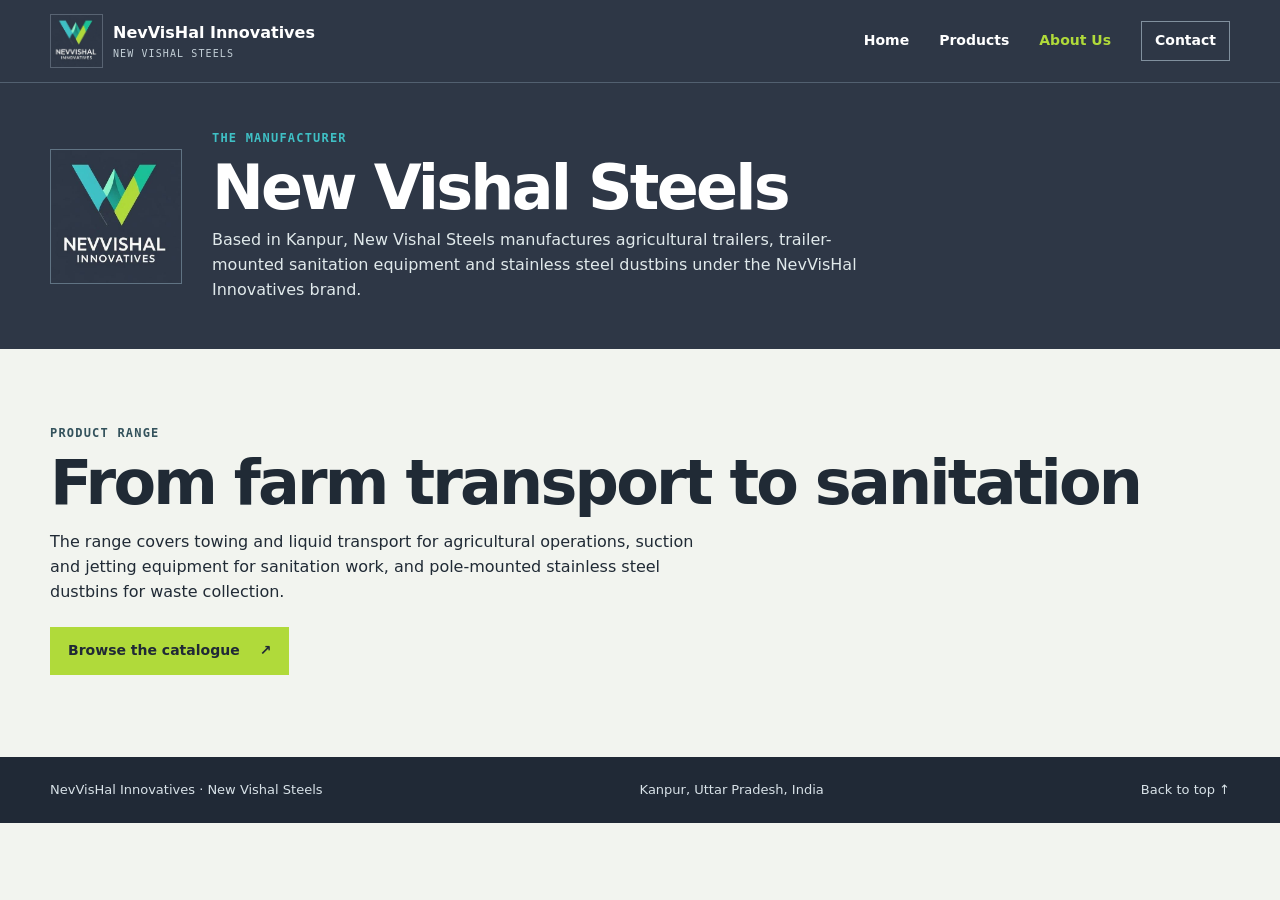
==== about.html @ 8a74a6e5 "Create about.html" ====
<!doctype html>
<html lang="en-IN">
<head>
<meta charset="utf-8">
<meta name="viewport" content="width=device-width, initial-scale=1">
<title>About New Vishal Steels | NevVisHal Innovatives</title>
<meta name="description" content="Meet the Kanpur-based manufacturer behind NevVisHal Innovatives.">
<link rel="icon" href="brand.svg" type="image/svg+xml">
<link rel="stylesheet" href="style.css">
</head>
<body id="top">
<a class="skip" href="#main">Skip to content</a>
<header class="top"><div class="wrap top-inner">
<a class="brand" href="index.html"><img src="brand.svg" width="53" height="54" alt=""><span>NevVisHal Innovatives<small>NEW VISHAL STEELS</small></span></a>
<nav aria-label="Main navigation"><a href="index.html">Home</a><a href="products.html">Products</a><a href="about.html" aria-current="page">About Us</a><a href="contact.html" class="nav-cta">Contact</a></nav>
</div></header>
<main id="main"><section class="about" id="manufacturer"><div class="wrap about-inner"><img src="brand.svg" width="132" height="135" loading="lazy" alt="NevVisHal Innovatives logo"><div><div class="eyebrow light">THE MANUFACTURER</div><h1>New Vishal Steels</h1><p>Based in Kanpur, New Vishal Steels manufactures agricultural trailers, trailer-mounted sanitation equipment and stainless steel dustbins under the NevVisHal Innovatives brand.</p></div></div></section><section class="wrap catalogue"><div class="eyebrow">PRODUCT RANGE</div><h2>From farm transport to sanitation</h2><p class="reading">The range covers towing and liquid transport for agricultural operations, suction and jetting equipment for sanitation work, and pole-mounted stainless steel dustbins for waste collection.</p><a class="button" href="products.html">Browse the catalogue <span aria-hidden="true">↗</span></a></section></main><footer><div class="wrap footer-inner"><span>NevVisHal Innovatives · New Vishal Steels</span><span>Kanpur, Uttar Pradesh, India</span><a href="#top">Back to top ↑</a></div></footer>
</body></html>
---- style.css ----
:root{--slate:#2e3746;--dark:#202936;--cyan:#3fc0c5;--green:#1bc098;--lime:#b0da3a;--paper:#f2f4ef;--ink:#202a35;--muted:#475661;--line:#d3dad4;--mono:ui-monospace,SFMono-Regular,Consolas,monospace}
*{box-sizing:border-box}body{margin:0;background:var(--paper);color:var(--ink);font:16px/1.55 system-ui,sans-serif}a{color:inherit;text-decoration:none}a:focus-visible{outline:3px solid var(--green);outline-offset:5px}img,svg{display:block;max-width:100%}figure,p,h1,h2,h3{margin:0}.wrap{width:min(1180px,calc(100% - 80px));margin-inline:auto}.skip{position:absolute;top:10px;left:10px;z-index:3;padding:10px;background:var(--lime);transform:translateY(-200%)}.skip:focus{transform:none}.top{background:var(--slate);color:white;border-bottom:1px solid #526070}.top-inner,.footer-inner{display:flex;align-items:center;justify-content:space-between;gap:24px}.top-inner{min-height:82px}.brand{display:flex;align-items:center;gap:10px;font-weight:750;line-height:1.2}.brand img{object-fit:cover;border:1px solid #586372}.brand small{display:block;margin-top:6px;color:#c3cfd7;font:10px var(--mono);letter-spacing:.11em}nav{display:flex;align-items:center;gap:30px;font-size:14px;font-weight:650}nav a:hover,.text-link:hover,.footer-inner a:hover{color:var(--lime)}.nav-cta{border:1px solid #81909e;padding:8px 13px}.hero{background:var(--dark);color:white}.hero-layout{display:grid;grid-template-columns:1.12fr 1fr;align-items:center;gap:52px;padding-block:80px 88px}.eyebrow{font:700 12px/1.4 var(--mono);letter-spacing:.1em;text-transform:uppercase;color:#34525c}.eyebrow.light{color:var(--cyan)}.eyebrow i{display:inline-block;width:8px;height:8px;background:var(--lime);margin-right:7px}h1,h2,h3{line-height:1.02;letter-spacing:-.045em}h1{font-size:clamp(43px,5.2vw,78px);margin:22px 0}h1 em{color:var(--lime);font-style:normal;display:block}.intro p{max-width:43ch;color:#d2dce2;font-size:17px}.actions{display:flex;align-items:center;flex-wrap:wrap;gap:16px 23px;margin-top:31px}.button{display:inline-flex;justify-content:space-between;align-items:center;gap:20px;padding:13px 18px;background:var(--lime);color:#202936;font-weight:800;font-size:14px}.button:hover{background:var(--cyan)}.text-link{font-weight:650;font-size:14px}.hero-art{border:1px solid #586c7d;background:var(--slate);min-width:0}.drawing{width:100%;height:auto}.art-header,figcaption{display:flex;justify-content:space-between;gap:12px;padding:12px 14px;font:10px/1.4 var(--mono);letter-spacing:.04em;color:#dce9ea}.art-header{border-bottom:1px solid #586c7d}.art-header span:last-child,figcaption span:last-child{color:var(--lime)}figcaption{border-top:1px solid #586c7d}.range{background:var(--lime)}.range-inner{display:grid;grid-template-columns:repeat(3,1fr)}.range-inner span{padding:15px 12px;border-left:1px solid #8cae2d;font:13px var(--mono)}.range-inner span:last-child{border-right:1px solid #8cae2d}.range b{margin-left:8px}.catalogue{padding-block:76px 82px}.section-head{display:flex;align-items:end;justify-content:space-between;gap:20px;margin-bottom:30px}.section-head p,.contact p{color:var(--muted);max-width:37ch}h2{font-size:clamp(38px,5vw,62px);margin:9px 0}.products{display:grid;grid-template-columns:repeat(6,1fr);gap:20px}.product{display:flex;flex-direction:column;grid-column:span 2;background:#fff;border:1px solid var(--line);min-width:0}.product:nth-child(n+4){grid-column:span 3}.product-art{position:relative;background:var(--slate)}.product-art svg{max-height:215px}.product-art>span{position:absolute;right:10px;bottom:9px;color:#e2eeef;background:var(--slate);padding:2px 4px;font:9px var(--mono)}.product-copy{display:flex;flex:1;flex-direction:column;align-items:flex-start;padding:24px}.product h3{font-size:27px;margin:10px 0}.product p{color:var(--muted);margin-bottom:17px}.product a{margin-top:auto;font-weight:750;font-size:14px;color:#24565d;border-bottom:1px solid #79a2a5}.product a:hover{color:#20333f;border-color:var(--green)}.about{background:var(--slate);color:#fff}.about-inner{display:grid;grid-template-columns:auto 1fr;align-items:center;gap:30px;padding-block:47px}.about-inner img{border:1px solid #607383}.about p{max-width:66ch;color:#e0e9eb}.contact{padding-block:64px;display:flex;justify-content:space-between;align-items:center;gap:28px}.email{display:block;margin-top:10px;font-size:14px;text-decoration:underline;overflow-wrap:anywhere}footer{background:var(--dark);color:#d8e2e8;font-size:13px}.footer-inner{padding-block:23px;flex-wrap:wrap}
@media(max-width:950px){.wrap{width:calc(100% - 48px)}.hero-layout{gap:28px}.product{grid-column:span 3}.product:last-child{grid-column:span 6}}
@media(max-width:680px){.wrap{width:calc(100% - 32px)}.top-inner{padding-block:12px;align-items:flex-start;flex-direction:column;gap:12px}.top-inner nav{gap:18px;flex-wrap:wrap}.nav-cta{padding:4px 9px}.hero-layout{grid-template-columns:1fr;padding-block:43px;gap:30px}.range-inner span{padding:10px 6px;font-size:10px}.range b{display:block;margin:3px 0 0}.section-head,.contact{display:block}.section-head p,.contact p{margin-top:11px}.contact .button{margin-top:22px}.catalogue,.contact{padding-block:47px}.products{grid-template-columns:1fr}.product,.product:nth-child(n+4),.product:last-child{grid-column:auto}.about-inner{grid-template-columns:1fr;gap:18px}.about-inner img{width:90px;height:auto}.footer-inner{gap:10px 18px}}
nav [aria-current=page]{color:var(--lime)}.catalogue h1,.contact h1,.about h1{margin:9px 0;font-size:clamp(38px,5vw,62px)}.product h2{font-size:27px;margin:10px 0}.reference{background:var(--slate)}.reference img{width:100%;height:215px;object-fit:contain;background:#202936}.reference figcaption{justify-content:flex-start}.product-art{min-height:215px}.home-categories{display:grid;grid-template-columns:repeat(3,1fr);gap:14px}.home-categories a{display:flex;justify-content:space-between;gap:12px;padding:18px;background:white;border:1px solid var(--line);font-weight:700}.home-categories a:hover{background:#e5f4eb}.inline-link{display:inline-block;margin-top:14px;color:var(--lime)}.reading{max-width:65ch;margin:16px 0 22px}.enquiry-guide{padding:0 0 64px}.enquiry-guide a{text-decoration:underline}
@media(max-width:680px){.home-categories{grid-template-columns:1fr}.top-inner nav{gap:10px 15px}}
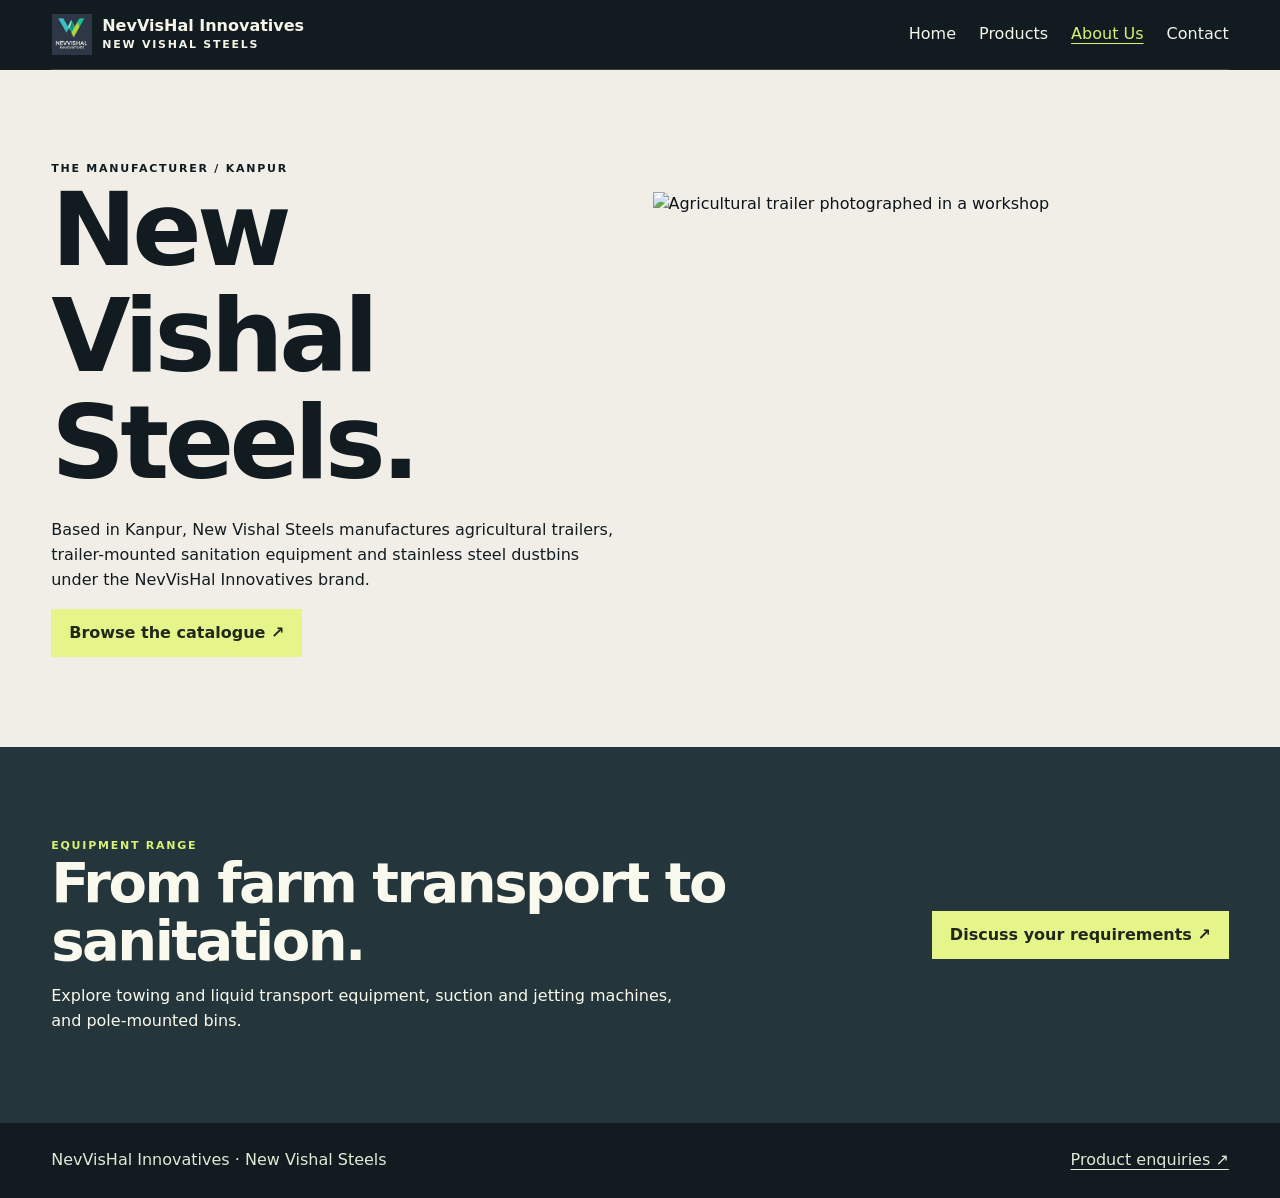
==== commit 1a50c154: "Apply approved cinematic website redesign" ====
--- a/about.html
+++ b/about.html
@@ -1,18 +1,8 @@
 <!doctype html>
-<html lang="en-IN">
-<head>
-<meta charset="utf-8">
-<meta name="viewport" content="width=device-width, initial-scale=1">
-<title>About New Vishal Steels | NevVisHal Innovatives</title>
-<meta name="description" content="Meet the Kanpur-based manufacturer behind NevVisHal Innovatives.">
-<link rel="icon" href="brand.svg" type="image/svg+xml">
-<link rel="stylesheet" href="style.css">
-</head>
-<body id="top">
-<a class="skip" href="#main">Skip to content</a>
-<header class="top"><div class="wrap top-inner">
-<a class="brand" href="index.html"><img src="brand.svg" width="53" height="54" alt=""><span>NevVisHal Innovatives<small>NEW VISHAL STEELS</small></span></a>
-<nav aria-label="Main navigation"><a href="index.html">Home</a><a href="products.html">Products</a><a href="about.html" aria-current="page">About Us</a><a href="contact.html" class="nav-cta">Contact</a></nav>
-</div></header>
-<main id="main"><section class="about" id="manufacturer"><div class="wrap about-inner"><img src="brand.svg" width="132" height="135" loading="lazy" alt="NevVisHal Innovatives logo"><div><div class="eyebrow light">THE MANUFACTURER</div><h1>New Vishal Steels</h1><p>Based in Kanpur, New Vishal Steels manufactures agricultural trailers, trailer-mounted sanitation equipment and stainless steel dustbins under the NevVisHal Innovatives brand.</p></div></div></section><section class="wrap catalogue"><div class="eyebrow">PRODUCT RANGE</div><h2>From farm transport to sanitation</h2><p class="reading">The range covers towing and liquid transport for agricultural operations, suction and jetting equipment for sanitation work, and pole-mounted stainless steel dustbins for waste collection.</p><a class="button" href="products.html">Browse the catalogue <span aria-hidden="true">↗</span></a></section></main><footer><div class="wrap footer-inner"><span>NevVisHal Innovatives · New Vishal Steels</span><span>Kanpur, Uttar Pradesh, India</span><a href="#top">Back to top ↑</a></div></footer>
-</body></html>
+<html lang="en-IN"><head><meta charset="utf-8"><meta name="viewport" content="width=device-width,initial-scale=1"><meta name="description" content="Meet New Vishal Steels, a manufacturer of agricultural and sanitation equipment in Kanpur, Uttar Pradesh."><title>About New Vishal Steels | NevVisHal Innovatives</title>
+<link rel="icon" href="brand.svg" type="image/svg+xml"><link rel="stylesheet" href="style.css"></head><body>
+<a class="skip" href="#main-content">Skip to content</a>
+<header class="nav-shell"><div class="bar wrap"><a class="brand" href="index.html"><img src="brand.svg" alt=""><span>NevVisHal Innovatives<small>New Vishal Steels</small></span></a><nav aria-label="Main navigation"><a href="index.html">Home</a><a href="products.html">Products</a><a href="about.html" aria-current="page">About Us</a><a href="contact.html">Contact</a></nav></div></header>
+
+<main id="main-content" tabindex="-1"><div class="wrap section split"><div><div class="eyebrow">The manufacturer / Kanpur</div><h1>New Vishal Steels.</h1><p>Based in Kanpur, New Vishal Steels manufactures agricultural trailers, trailer-mounted sanitation equipment and stainless steel dustbins under the NevVisHal Innovatives brand.</p><a class="btn" href="products.html">Browse the catalogue ↗</a></div><figure><img src="https://junaitmallick123.github.io/globe-international-catalogue/media/agricultural-trailer.webp" alt="Agricultural trailer photographed in a workshop" loading="lazy"></figure></div><div class="band section"><div class="wrap"><div><div class="eyebrow">Equipment range</div><h2>From farm transport to sanitation.</h2><p>Explore towing and liquid transport equipment, suction and jetting machines, and pole-mounted bins.</p></div><a class="btn" href="contact.html">Discuss your requirements ↗</a></div></div></main><footer><div class="wrap"><span>NevVisHal Innovatives · New Vishal Steels</span><a href="contact.html">Product enquiries ↗</a></div></footer>
+</body></html>
--- a/style.css
+++ b/style.css
@@ -1,6 +1,34 @@
-:root{--slate:#2e3746;--dark:#202936;--cyan:#3fc0c5;--green:#1bc098;--lime:#b0da3a;--paper:#f2f4ef;--ink:#202a35;--muted:#475661;--line:#d3dad4;--mono:ui-monospace,SFMono-Regular,Consolas,monospace}
-*{box-sizing:border-box}body{margin:0;background:var(--paper);color:var(--ink);font:16px/1.55 system-ui,sans-serif}a{color:inherit;text-decoration:none}a:focus-visible{outline:3px solid var(--green);outline-offset:5px}img,svg{display:block;max-width:100%}figure,p,h1,h2,h3{margin:0}.wrap{width:min(1180px,calc(100% - 80px));margin-inline:auto}.skip{position:absolute;top:10px;left:10px;z-index:3;padding:10px;background:var(--lime);transform:translateY(-200%)}.skip:focus{transform:none}.top{background:var(--slate);color:white;border-bottom:1px solid #526070}.top-inner,.footer-inner{display:flex;align-items:center;justify-content:space-between;gap:24px}.top-inner{min-height:82px}.brand{display:flex;align-items:center;gap:10px;font-weight:750;line-height:1.2}.brand img{object-fit:cover;border:1px solid #586372}.brand small{display:block;margin-top:6px;color:#c3cfd7;font:10px var(--mono);letter-spacing:.11em}nav{display:flex;align-items:center;gap:30px;font-size:14px;font-weight:650}nav a:hover,.text-link:hover,.footer-inner a:hover{color:var(--lime)}.nav-cta{border:1px solid #81909e;padding:8px 13px}.hero{background:var(--dark);color:white}.hero-layout{display:grid;grid-template-columns:1.12fr 1fr;align-items:center;gap:52px;padding-block:80px 88px}.eyebrow{font:700 12px/1.4 var(--mono);letter-spacing:.1em;text-transform:uppercase;color:#34525c}.eyebrow.light{color:var(--cyan)}.eyebrow i{display:inline-block;width:8px;height:8px;background:var(--lime);margin-right:7px}h1,h2,h3{line-height:1.02;letter-spacing:-.045em}h1{font-size:clamp(43px,5.2vw,78px);margin:22px 0}h1 em{color:var(--lime);font-style:normal;display:block}.intro p{max-width:43ch;color:#d2dce2;font-size:17px}.actions{display:flex;align-items:center;flex-wrap:wrap;gap:16px 23px;margin-top:31px}.button{display:inline-flex;justify-content:space-between;align-items:center;gap:20px;padding:13px 18px;background:var(--lime);color:#202936;font-weight:800;font-size:14px}.button:hover{background:var(--cyan)}.text-link{font-weight:650;font-size:14px}.hero-art{border:1px solid #586c7d;background:var(--slate);min-width:0}.drawing{width:100%;height:auto}.art-header,figcaption{display:flex;justify-content:space-between;gap:12px;padding:12px 14px;font:10px/1.4 var(--mono);letter-spacing:.04em;color:#dce9ea}.art-header{border-bottom:1px solid #586c7d}.art-header span:last-child,figcaption span:last-child{color:var(--lime)}figcaption{border-top:1px solid #586c7d}.range{background:var(--lime)}.range-inner{display:grid;grid-template-columns:repeat(3,1fr)}.range-inner span{padding:15px 12px;border-left:1px solid #8cae2d;font:13px var(--mono)}.range-inner span:last-child{border-right:1px solid #8cae2d}.range b{margin-left:8px}.catalogue{padding-block:76px 82px}.section-head{display:flex;align-items:end;justify-content:space-between;gap:20px;margin-bottom:30px}.section-head p,.contact p{color:var(--muted);max-width:37ch}h2{font-size:clamp(38px,5vw,62px);margin:9px 0}.products{display:grid;grid-template-columns:repeat(6,1fr);gap:20px}.product{display:flex;flex-direction:column;grid-column:span 2;background:#fff;border:1px solid var(--line);min-width:0}.product:nth-child(n+4){grid-column:span 3}.product-art{position:relative;background:var(--slate)}.product-art svg{max-height:215px}.product-art>span{position:absolute;right:10px;bottom:9px;color:#e2eeef;background:var(--slate);padding:2px 4px;font:9px var(--mono)}.product-copy{display:flex;flex:1;flex-direction:column;align-items:flex-start;padding:24px}.product h3{font-size:27px;margin:10px 0}.product p{color:var(--muted);margin-bottom:17px}.product a{margin-top:auto;font-weight:750;font-size:14px;color:#24565d;border-bottom:1px solid #79a2a5}.product a:hover{color:#20333f;border-color:var(--green)}.about{background:var(--slate);color:#fff}.about-inner{display:grid;grid-template-columns:auto 1fr;align-items:center;gap:30px;padding-block:47px}.about-inner img{border:1px solid #607383}.about p{max-width:66ch;color:#e0e9eb}.contact{padding-block:64px;display:flex;justify-content:space-between;align-items:center;gap:28px}.email{display:block;margin-top:10px;font-size:14px;text-decoration:underline;overflow-wrap:anywhere}footer{background:var(--dark);color:#d8e2e8;font-size:13px}.footer-inner{padding-block:23px;flex-wrap:wrap}
-@media(max-width:950px){.wrap{width:calc(100% - 48px)}.hero-layout{gap:28px}.product{grid-column:span 3}.product:last-child{grid-column:span 6}}
-@media(max-width:680px){.wrap{width:calc(100% - 32px)}.top-inner{padding-block:12px;align-items:flex-start;flex-direction:column;gap:12px}.top-inner nav{gap:18px;flex-wrap:wrap}.nav-cta{padding:4px 9px}.hero-layout{grid-template-columns:1fr;padding-block:43px;gap:30px}.range-inner span{padding:10px 6px;font-size:10px}.range b{display:block;margin:3px 0 0}.section-head,.contact{display:block}.section-head p,.contact p{margin-top:11px}.contact .button{margin-top:22px}.catalogue,.contact{padding-block:47px}.products{grid-template-columns:1fr}.product,.product:nth-child(n+4),.product:last-child{grid-column:auto}.about-inner{grid-template-columns:1fr;gap:18px}.about-inner img{width:90px;height:auto}.footer-inner{gap:10px 18px}}
-nav [aria-current=page]{color:var(--lime)}.catalogue h1,.contact h1,.about h1{margin:9px 0;font-size:clamp(38px,5vw,62px)}.product h2{font-size:27px;margin:10px 0}.reference{background:var(--slate)}.reference img{width:100%;height:215px;object-fit:contain;background:#202936}.reference figcaption{justify-content:flex-start}.product-art{min-height:215px}.home-categories{display:grid;grid-template-columns:repeat(3,1fr);gap:14px}.home-categories a{display:flex;justify-content:space-between;gap:12px;padding:18px;background:white;border:1px solid var(--line);font-weight:700}.home-categories a:hover{background:#e5f4eb}.inline-link{display:inline-block;margin-top:14px;color:var(--lime)}.reading{max-width:65ch;margin:16px 0 22px}.enquiry-guide{padding:0 0 64px}.enquiry-guide a{text-decoration:underline}
-@media(max-width:680px){.home-categories{grid-template-columns:1fr}.top-inner nav{gap:10px 15px}}
+
+*{box-sizing:border-box}html{color-scheme:light}body{margin:0;background:#f4f2e9;color:#202822;font:16px/1.55 system-ui,sans-serif}a{color:inherit}a:focus-visible,button:focus-visible,[tabindex]:focus-visible{outline:3px solid #6a8324;outline-offset:4px}a{text-underline-offset:4px}img{display:block;width:100%;height:auto}.wrap{width:min(1180px,92%);margin:auto}.nav-shell{background:#151c19;color:#f6f5e9}.bar{min-height:78px;display:flex;align-items:center;justify-content:space-between;gap:20px}.brand{text-decoration:none;display:flex;align-items:center;gap:10px;font-weight:750;line-height:1.18}.brand img{width:41px;height:41px;object-fit:contain}.brand small{display:block;margin-top:4px}.bar nav{display:flex;flex-wrap:wrap;gap:8px 23px}.bar nav a{text-decoration:none}.bar nav a[aria-current=page]{color:#d8f176;text-decoration:underline}small,.eyebrow{font-weight:750;font-size:11px;letter-spacing:.16em;text-transform:uppercase}.hero{position:relative;isolation:isolate;overflow:hidden;background:#171e1a;color:#fff;min-height:600px;display:grid;align-items:center}.hero img,.hero:after{position:absolute;inset:0;width:100%;height:100%;object-fit:cover;object-position:center 48%;z-index:-2}.hero img{animation:push 9s ease-out both}.hero:after{content:'';z-index:-1;background:linear-gradient(90deg,#101613fa,#101613ae 45%,#1016130d 90%)}.hero .wrap{padding:75px 0}.hero p{max-width:42ch;color:#edece0}.hero .eyebrow,.band .eyebrow{color:#d8f176}h1,h2,h3,p{margin-top:0}h1,h2,h3{line-height:1.04;letter-spacing:-.045em}h1{font-size:clamp(46px,8vw,108px);margin-bottom:22px;max-width:11ch}h2{font-size:clamp(29px,4.8vw,56px);margin-bottom:14px}h3{font-size:clamp(22px,3vw,35px);margin-bottom:10px}.btn{display:inline-block;background:#d8f176;color:#20281a;padding:12px 18px;text-decoration:none;font-weight:750}.line{display:inline-block;font-weight:700}.hero .line{margin:10px 0 10px 16px}.section{padding:clamp(42px,7vw,90px) 0}.section p,.intro p{max-width:62ch}.intro{padding:65px 0 32px}.intro h1{max-width:14ch}.grid{display:grid;grid-template-columns:repeat(3,1fr);gap:16px}.tile,.product,.panel{background:#fffdf6;border:1px solid #d8dbce}.tile{display:block;text-decoration:none}.tile img{height:220px;object-fit:cover}.tile div,.product-copy,.panel{padding:22px}.tile p{margin:0}.tile:hover h3,.line:hover{color:#476015}.band{background:#222e27;color:#faf9ed}.band .wrap{display:grid;grid-template-columns:1fr auto;align-items:center;gap:20px}.band p{margin:0}.products{display:grid;grid-template-columns:1fr 1fr;gap:20px;padding-bottom:70px}.product img,.photo-pending{width:100%;height:clamp(210px,27vw,340px);object-fit:cover}.product h2{font-size:clamp(26px,3.2vw,40px);margin-top:7px}.product small{color:#526438}.photo-pending{display:grid;align-content:center;gap:9px;padding:30px;background:linear-gradient(130deg,#1b2822,#3f5145);color:#fff}.photo-pending strong{font-size:clamp(28px,5vw,56px);line-height:1}.photo-pending small{color:#e8f4ce}.split{display:grid;grid-template-columns:1fr 1fr;gap:25px;align-items:center}.split figure{margin:0}.split img{aspect-ratio:4/3;object-fit:cover}.split figcaption{font-size:12px;margin-top:6px}.contact{align-items:stretch;padding-bottom:75px}.contact p,.contact li{max-width:44ch}.contact a{overflow-wrap:anywhere}footer{background:#151c19;color:#dfebd8;padding:25px 0}footer .wrap{display:flex;justify-content:space-between;flex-wrap:wrap;gap:12px}.preview-note{background:#e2e8d3;padding:7px 0;font-size:13px}.skip{position:absolute;left:-10000px}.skip:focus{position:fixed;left:12px;top:12px;z-index:10;background:#fff;padding:8px}.hero .photo-credit{position:absolute;bottom:10px;right:4%;padding:4px 8px;background:#151c19e8;font-size:11px;color:white}.hero .pause{position:absolute;bottom:10px;left:4%;background:#151c19e8;color:white;border:1px solid #b2bcb5;padding:4px 8px;cursor:pointer}.hero.paused img{animation-play-state:paused}@keyframes push{from{transform:scale(1)}to{transform:scale(1.12)}}@media(prefers-reduced-motion:reduce){.hero img{animation:none}.hero .pause{display:none}}@media(max-width:760px){.bar{align-items:flex-start;flex-direction:column;padding:14px 0;gap:12px}.grid{grid-template-columns:1fr}.split,.band .wrap{grid-template-columns:1fr}.hero{min-height:530px}.hero img{object-position:60% center}.hero:after{background:linear-gradient(90deg,#101613ed,#10161378)}.hero .wrap{padding:60px 0 85px}.tile img{height:250px}}@media(max-width:490px){.products{grid-template-columns:1fr}.hero .line{margin-left:0;display:table}}
+
+/* Photographic direction */
+:root{--ink:#111b20;--paper:#f0eee7;--accent:#e6f58a;--muted:#adbcc0}
+body{background:var(--paper);color:var(--ink)}
+.nav-shell,footer{background:var(--ink)}.bar{min-height:70px;border-bottom:1px solid #ffffff27}
+.hero{background:var(--ink);min-height:0;display:block}.hero:after{content:none}.hero .wrap{padding:38px 0 26px}
+.hero-layout{display:grid;grid-template-columns:minmax(260px,.78fr) minmax(0,1.3fr);align-items:center;gap:20px 28px}
+.hero-content{padding:18px 0}.hero-content h1{font-size:clamp(40px,5.5vw,84px);max-width:12ch;overflow-wrap:normal;letter-spacing:-.065em}
+.hero-content h1 span{color:var(--accent)}.hero-content p{color:#d2dce0}.hero .eyebrow{margin-bottom:16px}
+.hero-media{min-width:0;min-height:390px;aspect-ratio:4/3;position:relative;isolation:isolate;overflow:hidden;background:#253333}
+.hero-shot{margin:0;position:absolute;inset:0;overflow:hidden}.hero-shot[hidden]{display:none}
+.hero-shot img{z-index:0;object-position:center;animation:none;filter:brightness(.86) contrast(1.08) saturate(.84)}
+.hero-shot.is-active img{animation:push 8s cubic-bezier(.2,.65,.3,1) both}
+.hero-shot figcaption{position:absolute;left:14px;bottom:12px;padding:5px 10px;background:#111b20ed;font-size:12px;color:white}
+.hero .pause{left:auto;right:14px;bottom:12px;z-index:2}.hero.paused .hero-shot img{animation-play-state:paused}
+.hero-select{grid-column:1/-1;display:grid;grid-template-columns:repeat(3,1fr);gap:6px}
+.hero-select button{padding:13px 12px;text-align:left;background:transparent;border:0;border-top:2px solid #69797d;color:#f5f8f3;font:inherit;cursor:pointer}
+.hero-select button[aria-pressed=true]{border-color:var(--accent);background:#263230;color:var(--accent)}.hero-select small{margin-right:5px}
+.grid{grid-template-columns:1.4fr 1fr 1fr;gap:10px}
+.tile{position:relative;isolation:isolate;min-height:320px;display:flex;align-items:flex-end;overflow:hidden;background:#182320;color:white;border:0}
+.tile img{position:absolute;inset:0;height:100%;object-fit:cover;z-index:-2;transition:transform .45s}
+.tile:before{content:'';position:absolute;inset:0;z-index:-1;background:linear-gradient(0deg,#071110f7,transparent 78%)}
+.tile:hover img{transform:scale(1.04)}.tile:hover h3{color:var(--accent)}.tile p{color:#f4f2ec}
+.products{gap:0 24px}.product{background:transparent;border:0;border-top:1px solid #9aa69c;padding-top:12px;margin-bottom:24px}
+.product-copy{padding:18px 0}.product img{object-position:center 52%}
+.product:nth-child(2){grid-column:2;grid-row:span 2}.product:nth-child(2) img{height:clamp(300px,43vw,560px)}
+.band{background:#24363b}.split figure img{filter:saturate(.82) contrast(1.06)}
+.panel{border:0;border-top:2px solid #6b7d5a}.btn{background:var(--accent)}
+@media(max-width:900px){.hero-layout{grid-template-columns:minmax(220px,.8fr) minmax(0,1.2fr);gap:16px}.hero-media{min-height:310px}}
+@media(max-width:760px){.hero-layout{grid-template-columns:1fr}.hero .wrap{padding:21px 0}.hero-content{padding:12px 0}.hero-content h1{max-width:14ch}.hero-media{min-height:0;aspect-ratio:4/3}.grid{grid-template-columns:1fr}.tile{min-height:250px}}
+@media(max-width:490px){.hero-select button{font-size:12px;padding:8px 5px}.hero-select small{display:block}.hero-shot figcaption{font-size:10px;left:6px;bottom:6px}.hero .pause{font-size:10px;right:6px;bottom:6px}.product:nth-child(2){grid-column:auto;grid-row:auto}.product:nth-child(2) img{height:250px}}
+@media(prefers-reduced-motion:reduce){.hero-shot.is-active img{animation:none}.tile img{transition:none}}
